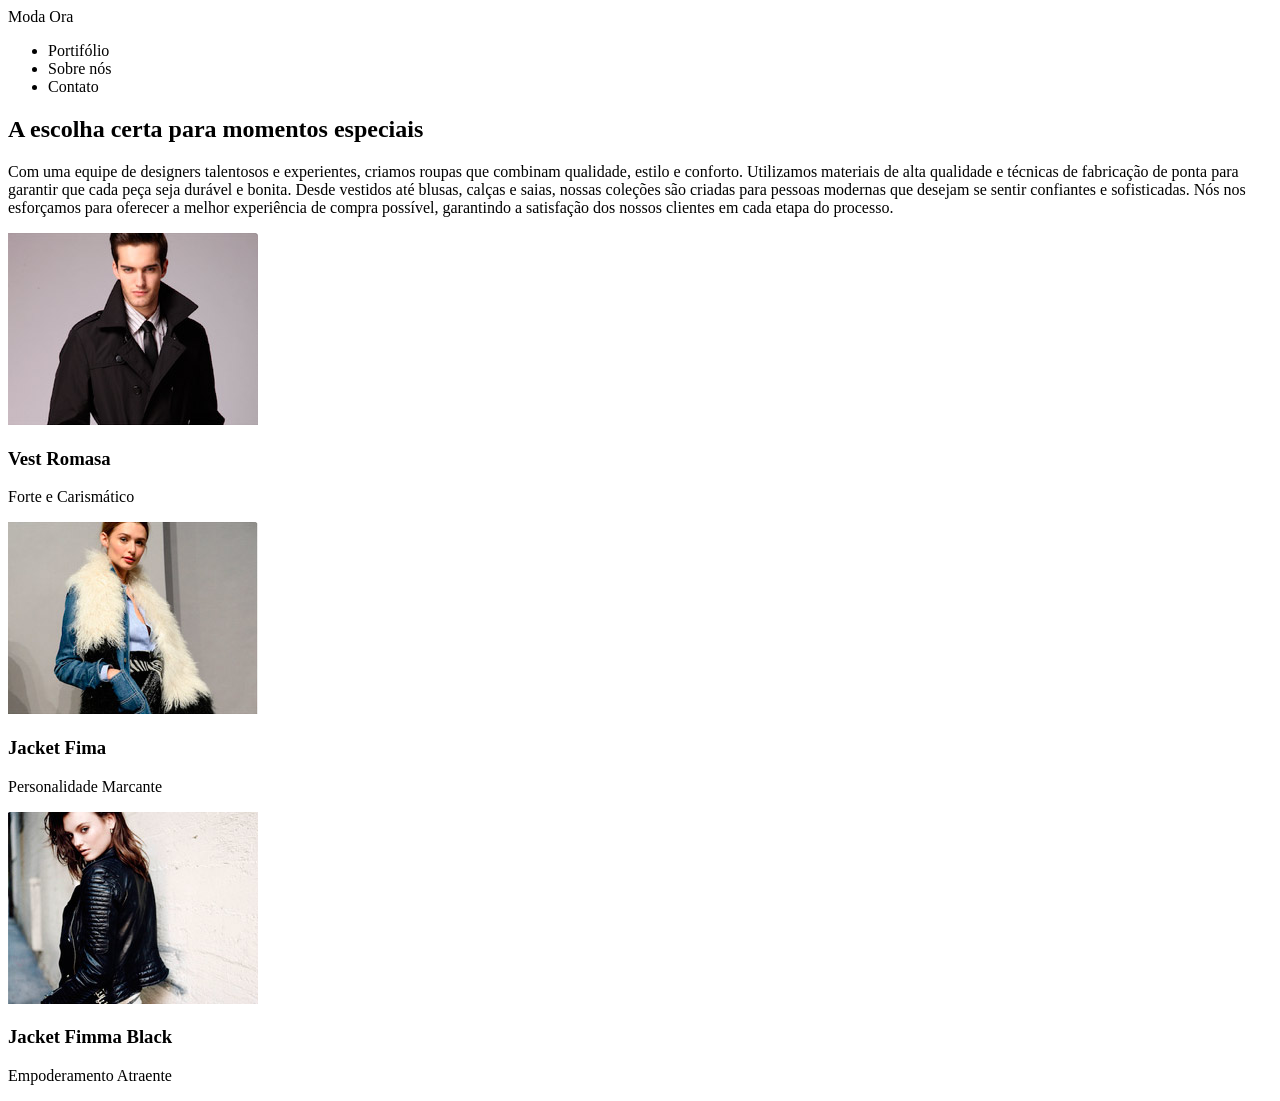
==== Moda Ora/index.html @ 69ffd28d "Início estrutura do html, até section protifólio" ====
<!DOCTYPE html>
<html lang="pt">
<head>
    <meta charset="UTF-8">
    <meta name="author" content="Luiz Paulo K. Pinheiro">
    <meta name="description" content="Desenvolvimento landingpage">
    <meta name="keywords" content="html5, tecnologia">
    <meta name="viewport" content="width=device-width, initial-scale=1.0">
    <title>Moda Oda</title>
    
</head>
<body>
    <header>
        <div class="header_logo">Moda Ora      
        </div>
        <nav class="header_nav">
            <ul class="nav_botoes">
                <li><a href="http://#"></a>Portifólio</li>
                <li><a href="http://#"></a>Sobre nós</li>
                <li><a href="http://#"></a>Contato</li>
            </ul>
        </nav>
    </header>
    <main>
        <div class="imagem_topo">
        </div>

        <section class="bloco_texto_1">
            <h1>A escolha certa para momentos especiais</h1>
            <p>Com uma equipe de designers talentosos e experientes, criamos roupas que combinam qualidade, estilo e conforto. Utilizamos materiais de alta qualidade e técnicas de fabricação de ponta para garantir que cada peça seja durável e bonita. Desde vestidos até blusas, calças e saias, nossas coleções são criadas para pessoas modernas que desejam se sentir confiantes e sofisticadas. Nós nos esforçamos para oferecer a melhor experiência de compra possível, garantindo a satisfação dos nossos clientes em cada etapa do processo.</p>
        </section>

        <section class="portifólio">
            <div>
                <img src="imagens/modelo1.jpg" alt="Homem usando casado preto">
                <h3>Vest Romasa</h3>
                <p>Forte e Carismático</p>
            </div>
            <div>
                <img src="imagens/modelo2.jpg" alt="Mulher posando">
                <h3>Jacket Fima</h3>
                <p>Personalidade Marcante</p>
            </div>
            <div>
                <img src="imagens/modelo3.jpg" alt="Mulher posando">
                <h3>Jacket Fimma Black</h3>
                <p>Empoderamento Atraente</p>
            </div>

        </section>


    </main>
    
</body>
</html>
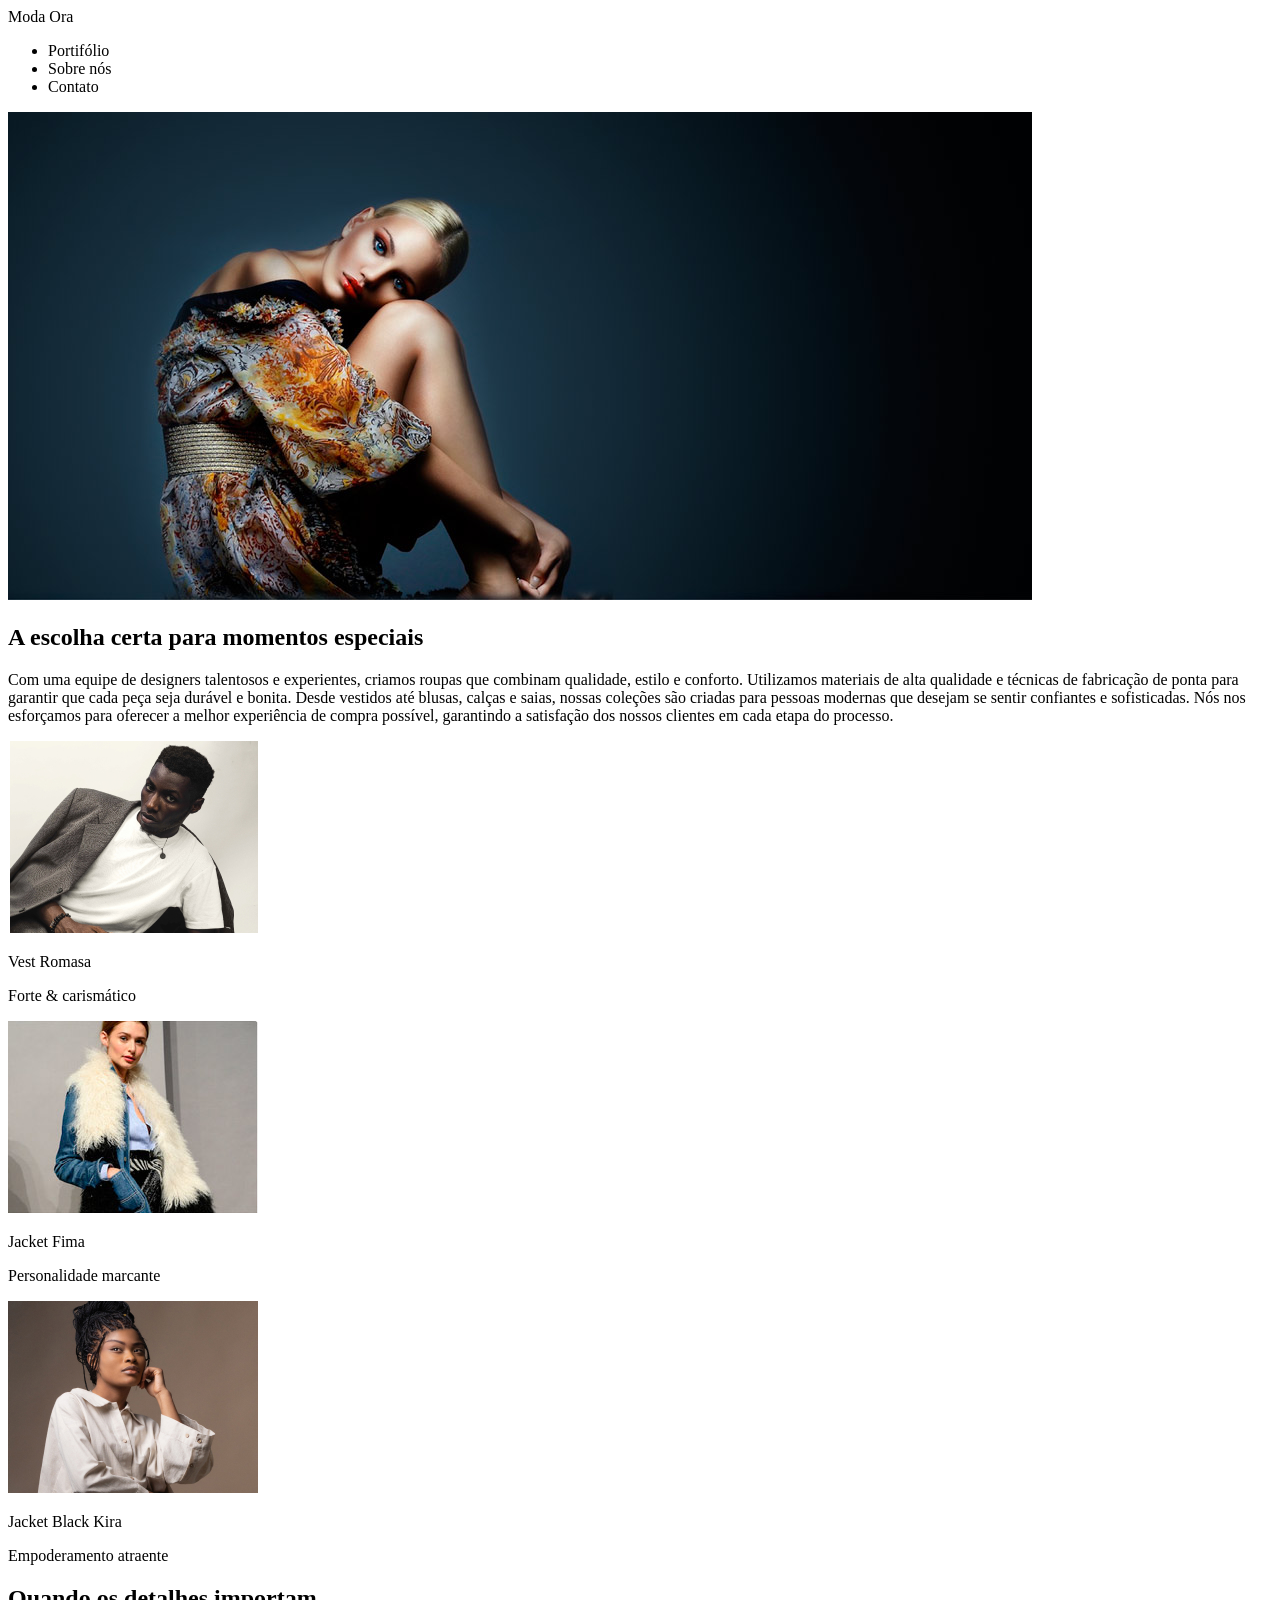
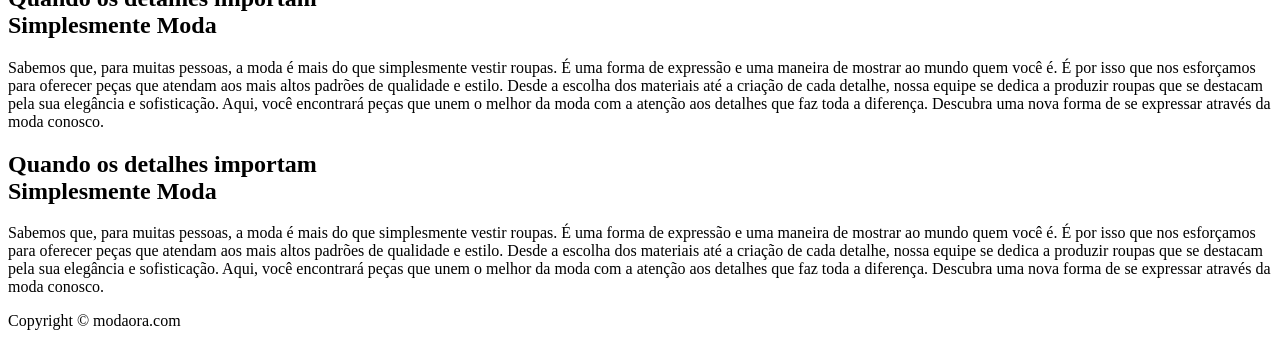
==== commit ef1d077d: "Término da estrutura Html e melhorando a semântica" ====
--- a/Moda Ora/index.html
+++ b/Moda Ora/index.html
@@ -10,47 +10,89 @@
     
 </head>
 <body>
-    <header>
-        <div class="header_logo">Moda Ora      
-        </div>
-        <nav class="header_nav">
-            <ul class="nav_botoes">
-                <li><a href="http://#"></a>Portifólio</li>
-                <li><a href="http://#"></a>Sobre nós</li>
-                <li><a href="http://#"></a>Contato</li>
-            </ul>
-        </nav>
-    </header>
-    <main>
-        <div class="imagem_topo">
-        </div>
+    <div id="principal">
 
-        <section class="bloco_texto_1">
-            <h1>A escolha certa para momentos especiais</h1>
-            <p>Com uma equipe de designers talentosos e experientes, criamos roupas que combinam qualidade, estilo e conforto. Utilizamos materiais de alta qualidade e técnicas de fabricação de ponta para garantir que cada peça seja durável e bonita. Desde vestidos até blusas, calças e saias, nossas coleções são criadas para pessoas modernas que desejam se sentir confiantes e sofisticadas. Nós nos esforçamos para oferecer a melhor experiência de compra possível, garantindo a satisfação dos nossos clientes em cada etapa do processo.</p>
-        </section>
+        <header>
+            <div class="header_logo">Moda Ora      
+            </div>
+            <nav class="header_nav">
+                <ul class="nav_botoes">
+                    <li><a href="http://#"></a>Portifólio</li>
+                    <li><a href="http://#"></a>Sobre nós</li>
+                    <li><a href="http://#"></a>Contato</li>
+                </ul>
+            </nav>
+        </header>
+        
+            
+            <img src="imagens/topo.jpg" alt="Modelo feminina vestindo roupa elegante">
 
-        <section class="portifólio">
-            <div>
-                <img src="imagens/modelo1.jpg" alt="Homem usando casado preto">
-                <h3>Vest Romasa</h3>
-                <p>Forte e Carismático</p>
-            </div>
-            <div>
-                <img src="imagens/modelo2.jpg" alt="Mulher posando">
-                <h3>Jacket Fima</h3>
-                <p>Personalidade Marcante</p>
-            </div>
-            <div>
-                <img src="imagens/modelo3.jpg" alt="Mulher posando">
-                <h3>Jacket Fimma Black</h3>
-                <p>Empoderamento Atraente</p>
-            </div>
+        <main>    
 
-        </section>
+        <article class="portfolio">
+                    <h1>A escolha certa para momentos especiais</h1>
+                    <p>Com uma equipe de designers talentosos e experientes, criamos roupas que combinam qualidade, estilo e
+                        conforto. Utilizamos materiais de alta qualidade e técnicas de fabricação de ponta para garantir que
+                        cada peça seja durável e bonita. Desde vestidos até blusas, calças e saias, nossas coleções são
+                        criadas
+                        para pessoas modernas que desejam se sentir confiantes e sofisticadas. Nós nos esforçamos para
+                        oferecer
+                        a melhor experiência de compra possível, garantindo a satisfação dos nossos clientes em cada etapa
+                        do
+                        processo.</p>
+                </article>
 
+            <section class="gallery">
+                    <article class="gallery-card">
+                        <img src="imagens/modelo5.jpg" alt="modelo 1">
+                        <p class="gallery-title">Vest Romasa</p>
+                        <p class="gallery-text">Forte &amp; carismático</p>
+                    </article>
 
-    </main>
+                    <article class="gallery-card">
+                        <img src="imagens/modelo2.jpg" alt="modelo 1">
+                        <p class="gallery-title">Jacket Fima</p>
+                        <p class="gallery-text">Personalidade marcante</p>
+                    </article>
+
+                    <article class="gallery-card">
+                        <img src="imagens/modelo4.jpg" alt="modelo 1">
+                        <p class="gallery-title">Jacket Black Kira </p>
+                        <p class="gallery-text">Empoderamento atraente</p>
+                    </article>
+            </section>
+
+            <article class="about">
+                    <h2>Quando os detalhes importam <br>Simplesmente Moda</h2>
+                    <p>Sabemos que, para muitas pessoas, a moda é mais do que simplesmente vestir roupas. É uma forma de
+                        expressão e uma maneira de mostrar ao mundo quem você é. É por isso que nos esforçamos para oferecer
+                        peças que atendam aos mais altos padrões de qualidade e estilo. Desde a escolha dos materiais até a
+                        criação de cada detalhe, nossa equipe se dedica a produzir roupas que se destacam pela sua elegância
+                        e
+                        sofisticação. Aqui, você encontrará peças que unem o melhor da moda com a atenção aos detalhes que
+                        faz
+                        toda a diferença. Descubra uma nova forma de se expressar através da moda conosco.</p>
+            </article>
+
+            <article class="about">
+                    <h2>Quando os detalhes importam <br>Simplesmente Moda</h2>
+                    <p>Sabemos que, para muitas pessoas, a moda é mais do que simplesmente vestir roupas. É uma forma de
+                        expressão e uma maneira de mostrar ao mundo quem você é. É por isso que nos esforçamos para oferecer
+                        peças que atendam aos mais altos padrões de qualidade e estilo. Desde a escolha dos materiais até a
+                        criação de cada detalhe, nossa equipe se dedica a produzir roupas que se destacam pela sua elegância
+                        e
+                        sofisticação. Aqui, você encontrará peças que unem o melhor da moda com a atenção aos detalhes que
+                        faz
+                        toda a diferença. Descubra uma nova forma de se expressar através da moda conosco.</p>
+                </article>
+
+        </main>
+
+        <footer class="footer">
+            Copyright &copy; modaora.com
+        </footer>
+        
+    </div>
     
 </body>
 </html>
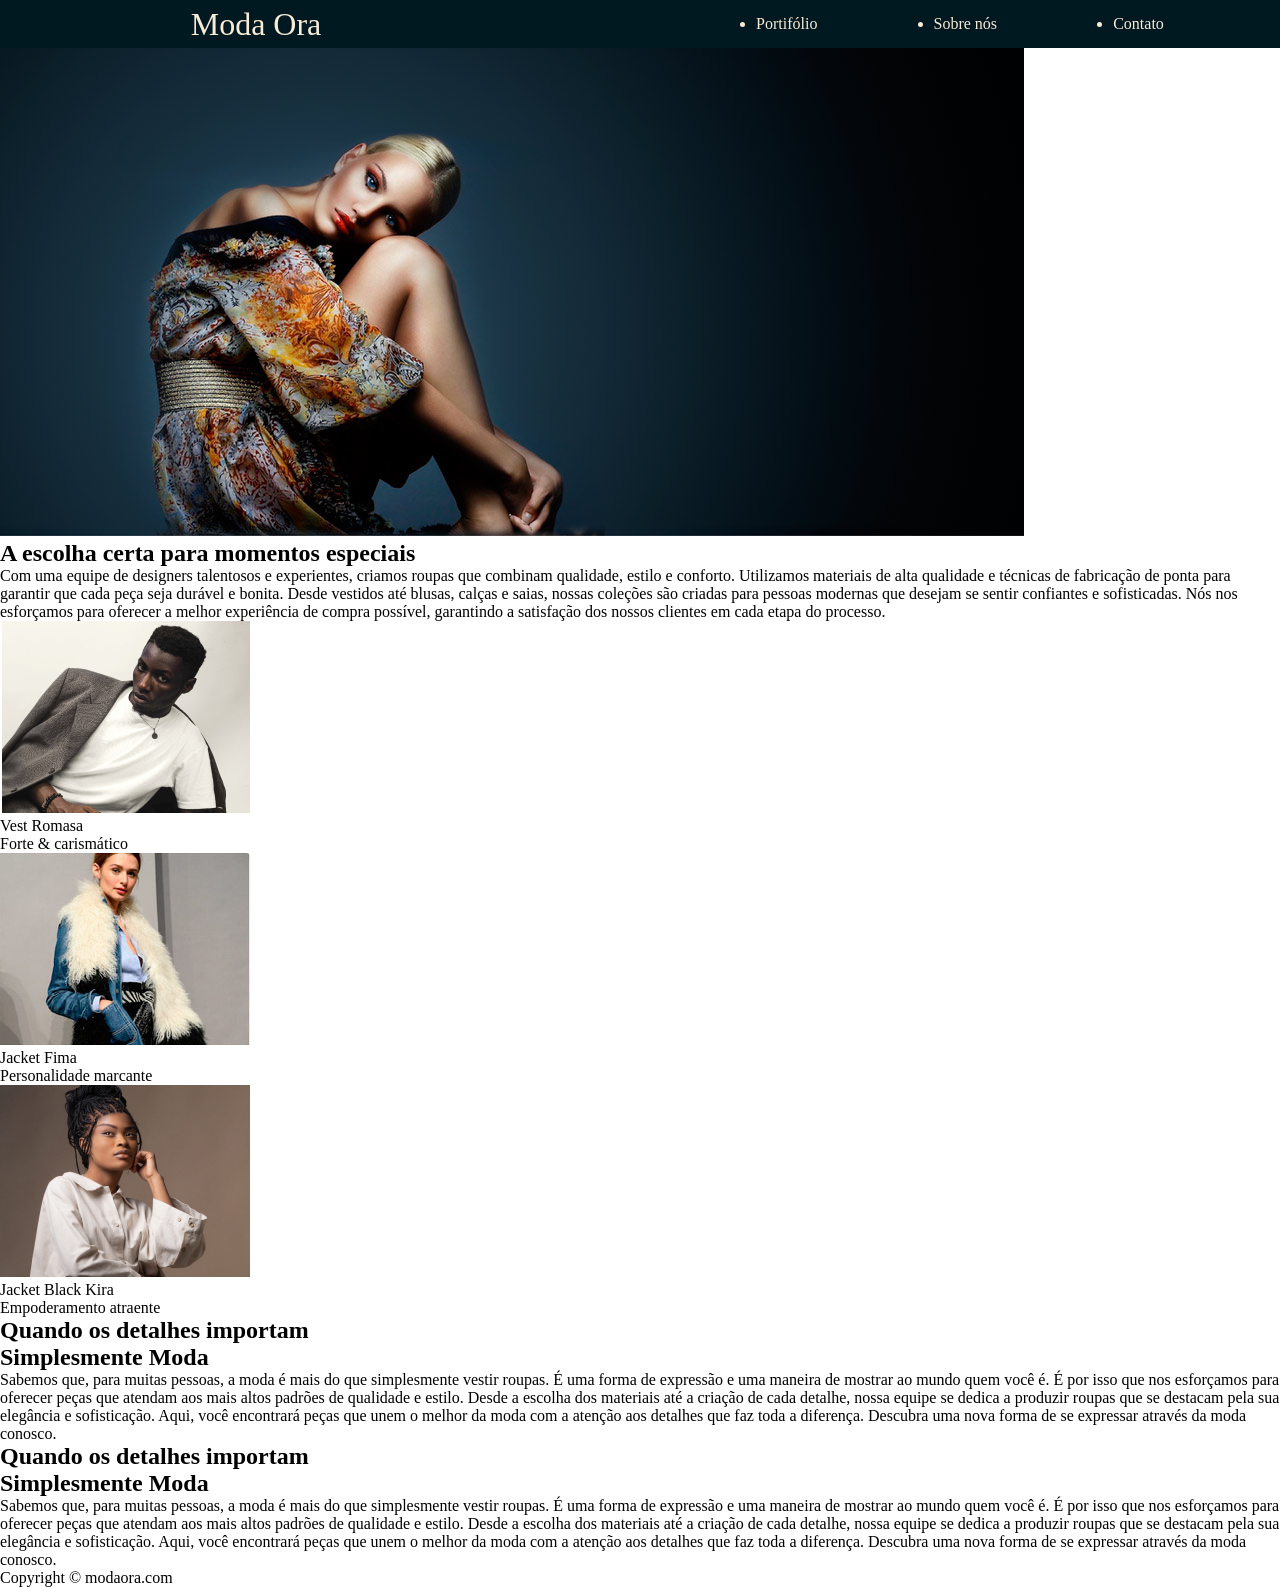
==== commit 5da234cc: "Começando a estilização/CSS do header" ====
--- a/Moda Ora/index.html
+++ b/Moda Ora/index.html
@@ -6,6 +6,7 @@
     <meta name="description" content="Desenvolvimento landingpage">
     <meta name="keywords" content="html5, tecnologia">
     <meta name="viewport" content="width=device-width, initial-scale=1.0">
+    <link rel="stylesheet" href="style.css">
     <title>Moda Oda</title>
     
 </head>
--- a/Moda Ora/style.css
+++ b/Moda Ora/style.css
@@ -0,0 +1,39 @@
+*, *::before, *::after {
+  margin: 0;
+  padding: 0;
+  box-sizing: border-box;
+}
+
+body{
+    width: 100%;
+}
+
+header{
+    width: 100%;
+    height: 3rem;
+    background-color: rgb(0, 24, 31);
+    color: antiquewhite;
+    font-size: 2rem;
+    display: flex;
+    justify-content: space-between;
+    align-items: center;
+}
+
+.header_logo{
+    padding: 1rem;
+    text-align: center;
+    width: 40%    
+    
+}
+
+.header_nav{
+    
+    width: 50%;
+}
+
+.nav_botoes{
+    display: flex;
+    justify-content: space-evenly ;
+    font-size: 1rem;
+    
+}
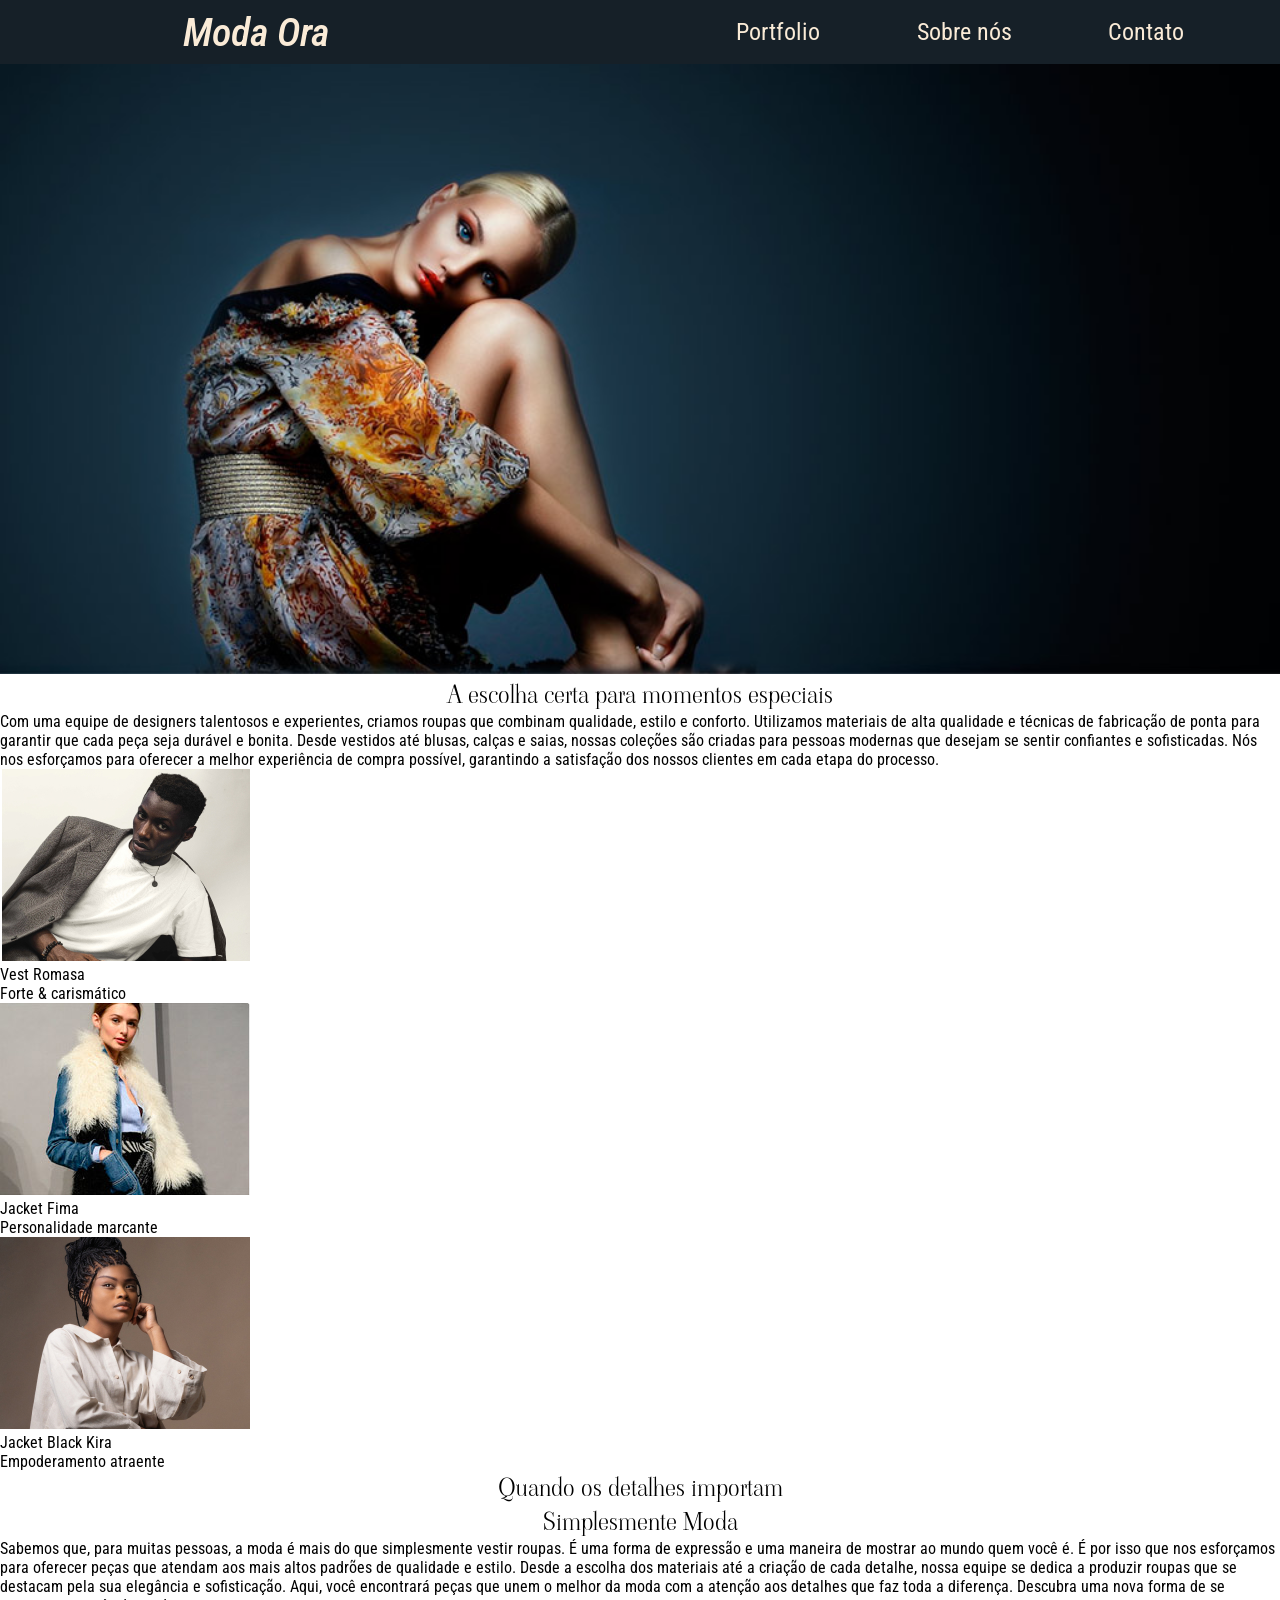
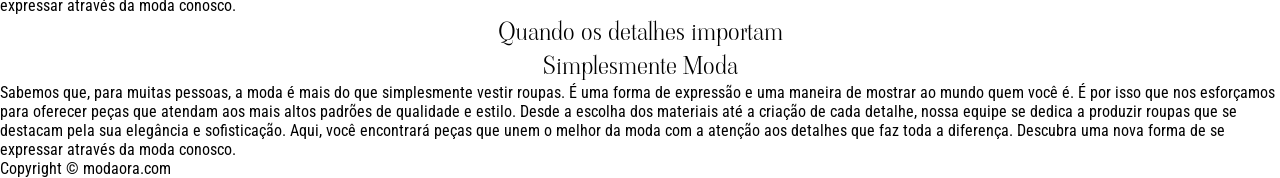
==== commit 78a434dc: "Termino estilização header/começando estilização article" ====
--- a/Moda Ora/index.html
+++ b/Moda Ora/index.html
@@ -5,6 +5,11 @@
     <meta name="author" content="Luiz Paulo K. Pinheiro">
     <meta name="description" content="Desenvolvimento landingpage">
     <meta name="keywords" content="html5, tecnologia">
+    <link rel="preconnect" href="https://fonts.googleapis.com">
+    <link rel="preconnect" href="https://fonts.gstatic.com" crossorigin>
+    <link href="https://fonts.googleapis.com/css2?family=Roboto+Condensed:ital,wght@0,100..900;1,100..900&display=swap" rel="stylesheet">
+    <link href="https://fonts.googleapis.com/css2?family=Roboto:wght@300;400;700&family=Viaoda+Libre&display=swap"
+        rel="stylesheet">
     <meta name="viewport" content="width=device-width, initial-scale=1.0">
     <link rel="stylesheet" href="style.css">
     <title>Moda Oda</title>
@@ -18,15 +23,15 @@
             </div>
             <nav class="header_nav">
                 <ul class="nav_botoes">
-                    <li><a href="http://#"></a>Portifólio</li>
-                    <li><a href="http://#"></a>Sobre nós</li>
-                    <li><a href="http://#"></a>Contato</li>
+                    <li><a href="#">Portfolio</a></li>
+                    <li><a href="#">Sobre nós</a></li>
+                    <li><a href="#">Contato</a></li>
                 </ul>
             </nav>
         </header>
         
             
-            <img src="imagens/topo.jpg" alt="Modelo feminina vestindo roupa elegante">
+            <img class="imagem_principal" src="imagens/topo.jpg" alt="Modelo feminina vestindo roupa elegante">
 
         <main>    
 
--- a/Moda Ora/style.css
+++ b/Moda Ora/style.css
@@ -6,25 +6,32 @@
 
 body{
     width: 100%;
+    font-family: "Roboto Condensed", sans-serif;
 }
 
 header{
     width: 100%;
-    height: 3rem;
-    background-color: rgb(0, 24, 31);
+    height: 4rem;
+    background: #162028;
     color: antiquewhite;
-    font-size: 2rem;
     display: flex;
     justify-content: space-between;
     align-items: center;
+    
 }
 
 .header_logo{
+    
+    font-optical-sizing: auto;
+    font-weight: 500;
+    font-style: italic;
+    font-size: 2.5rem;
     padding: 1rem;
     text-align: center;
-    width: 40%    
-    
+    width: 40%
 }
+
+
 
 .header_nav{
     
@@ -34,6 +41,28 @@
 .nav_botoes{
     display: flex;
     justify-content: space-evenly ;
-    font-size: 1rem;
+    font-size: 1.5rem;
+    list-style: none;
+}
+
+.nav_botoes a{
+    text-decoration: none; 
+    color: inherit;         
+}
+
+
+.imagem_principal {
+    width: 100%;
+}
+
+.portfolio{
+    width: 100%;
     
-}+}
+
+h1,
+h2 {
+    font-family: 'Viaoda Libre', cursive;
+    font-weight: normal;
+    text-align: center;
+}
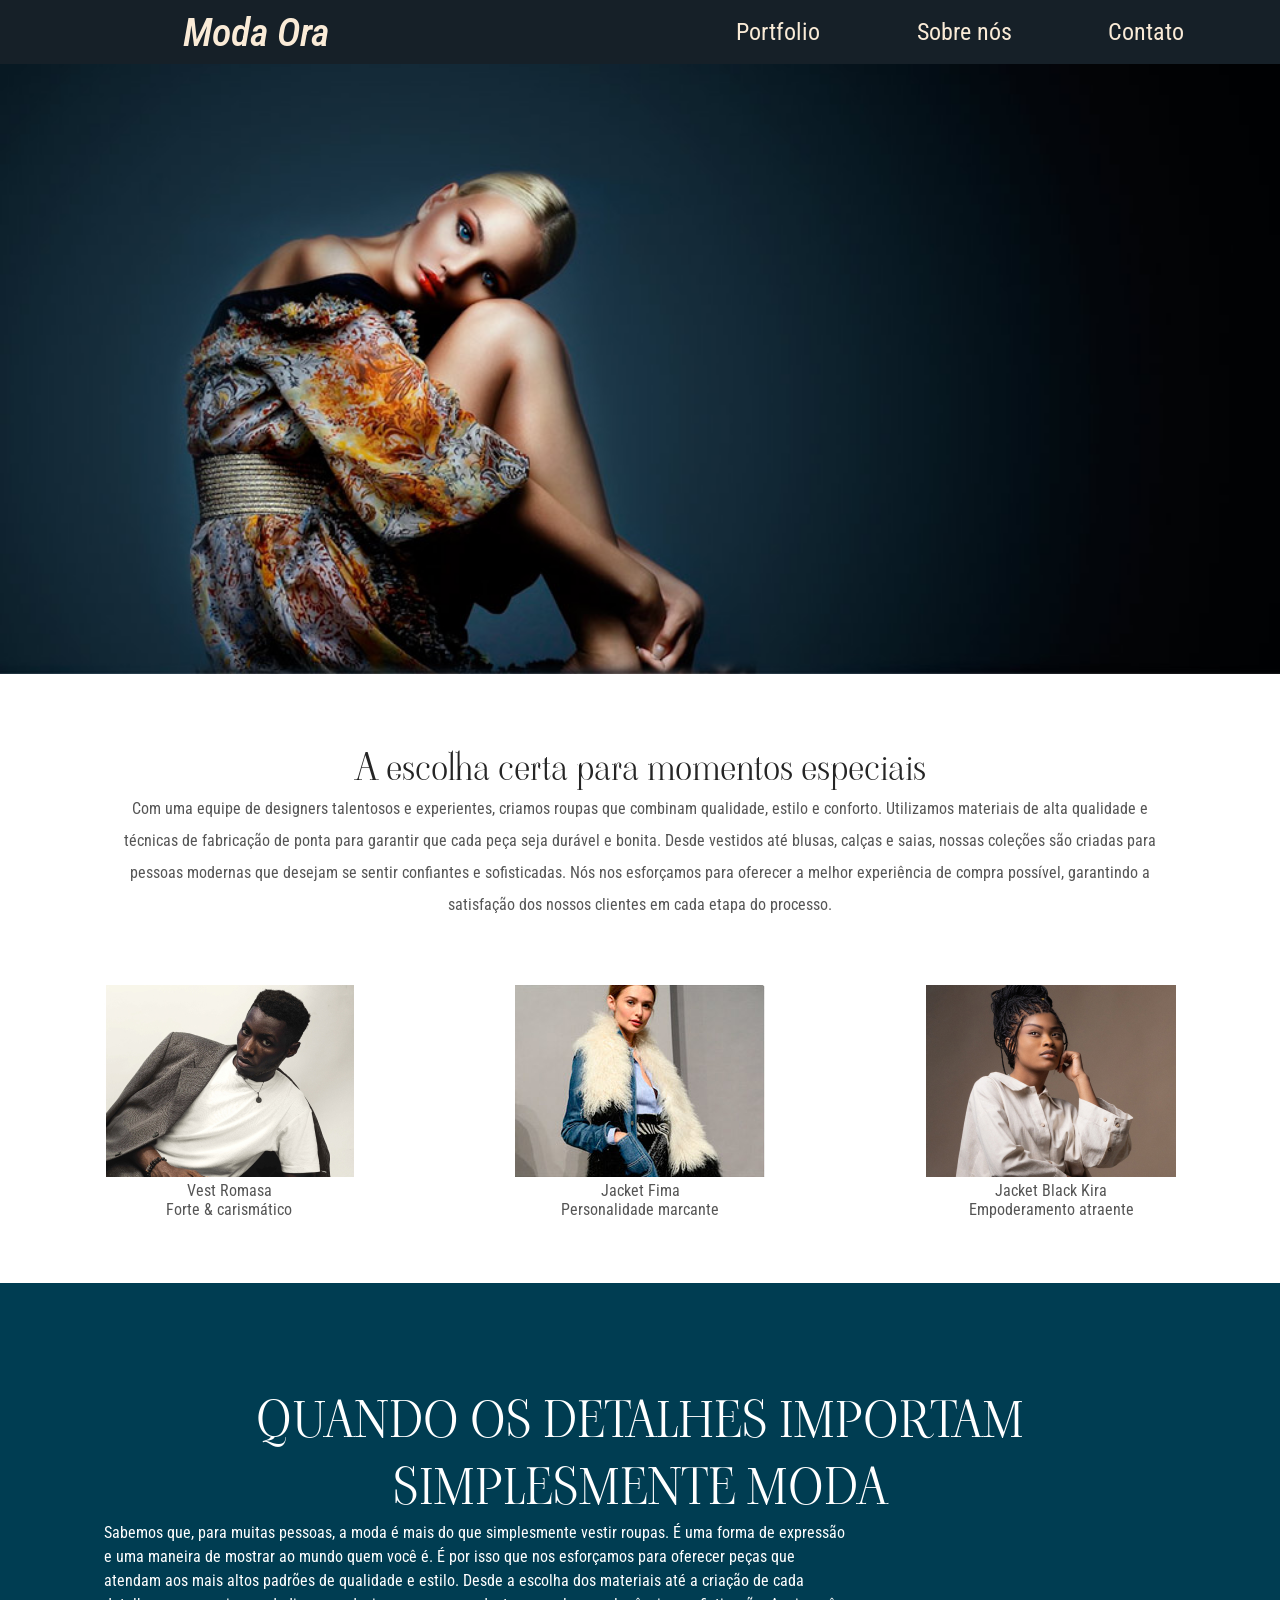
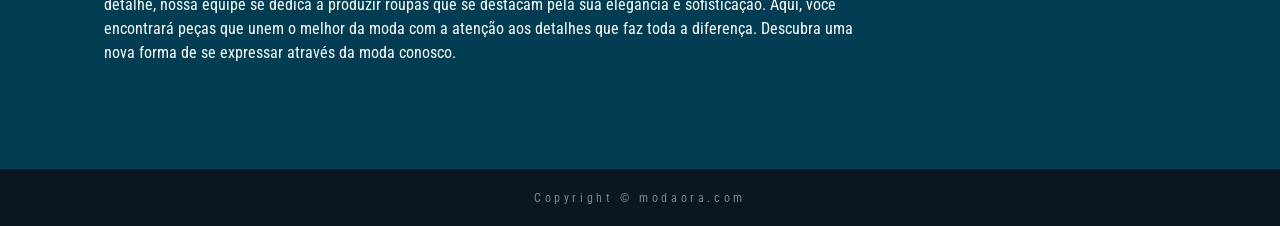
==== commit 2e44df71: "Estilização terminada, projeto finalozado" ====
--- a/Moda Ora/index.html
+++ b/Moda Ora/index.html
@@ -80,17 +80,7 @@
                         toda a diferença. Descubra uma nova forma de se expressar através da moda conosco.</p>
             </article>
 
-            <article class="about">
-                    <h2>Quando os detalhes importam <br>Simplesmente Moda</h2>
-                    <p>Sabemos que, para muitas pessoas, a moda é mais do que simplesmente vestir roupas. É uma forma de
-                        expressão e uma maneira de mostrar ao mundo quem você é. É por isso que nos esforçamos para oferecer
-                        peças que atendam aos mais altos padrões de qualidade e estilo. Desde a escolha dos materiais até a
-                        criação de cada detalhe, nossa equipe se dedica a produzir roupas que se destacam pela sua elegância
-                        e
-                        sofisticação. Aqui, você encontrará peças que unem o melhor da moda com a atenção aos detalhes que
-                        faz
-                        toda a diferença. Descubra uma nova forma de se expressar através da moda conosco.</p>
-                </article>
+            
 
         </main>
 
--- a/Moda Ora/style.css
+++ b/Moda Ora/style.css
@@ -2,6 +2,11 @@
   margin: 0;
   padding: 0;
   box-sizing: border-box;
+}
+
+:root {
+    --large-default-padding: 6.5em;
+    --medium-default-padding: 4em;
 }
 
 body{
@@ -57,6 +62,8 @@
 
 .portfolio{
     width: 100%;
+    text-align: center;
+    padding: var(--medium-default-padding) var(--large-default-padding);
     
 }
 
@@ -66,3 +73,54 @@
     font-weight: normal;
     text-align: center;
 }
+
+.portfolio h1 {
+    font-size: 2.25em;
+    color: #252525;
+}
+
+.portfolio p {
+    font-size: 1em;
+    line-height: 2;
+    color: #555;
+}
+
+.gallery{
+    display: flex;
+    justify-content: space-between;
+    color: #555;
+    padding: 0 var(--large-default-padding) var(--medium-default-padding);
+}
+
+.gallery-card {
+    text-align: center;
+}
+
+.about {
+    background-color: #003d52;
+    padding: var(--large-default-padding);
+    color: white;
+    background-image: url(../imagens/bg_detalhe.png);
+    background-repeat: no-repeat;
+    background-position: right bottom;
+}
+
+.about h2 {
+    text-transform: uppercase;
+    font-size: 3em;
+    font-weight: normal;
+}
+
+.about p {
+    line-height: 1.5;
+    width: 70%;
+}
+
+.footer {
+    background: #0b171f;
+    padding: 1.8em;
+    font-size: .75em;
+    color: #6f8597;
+    letter-spacing: .3em;
+    text-align: center;
+}
